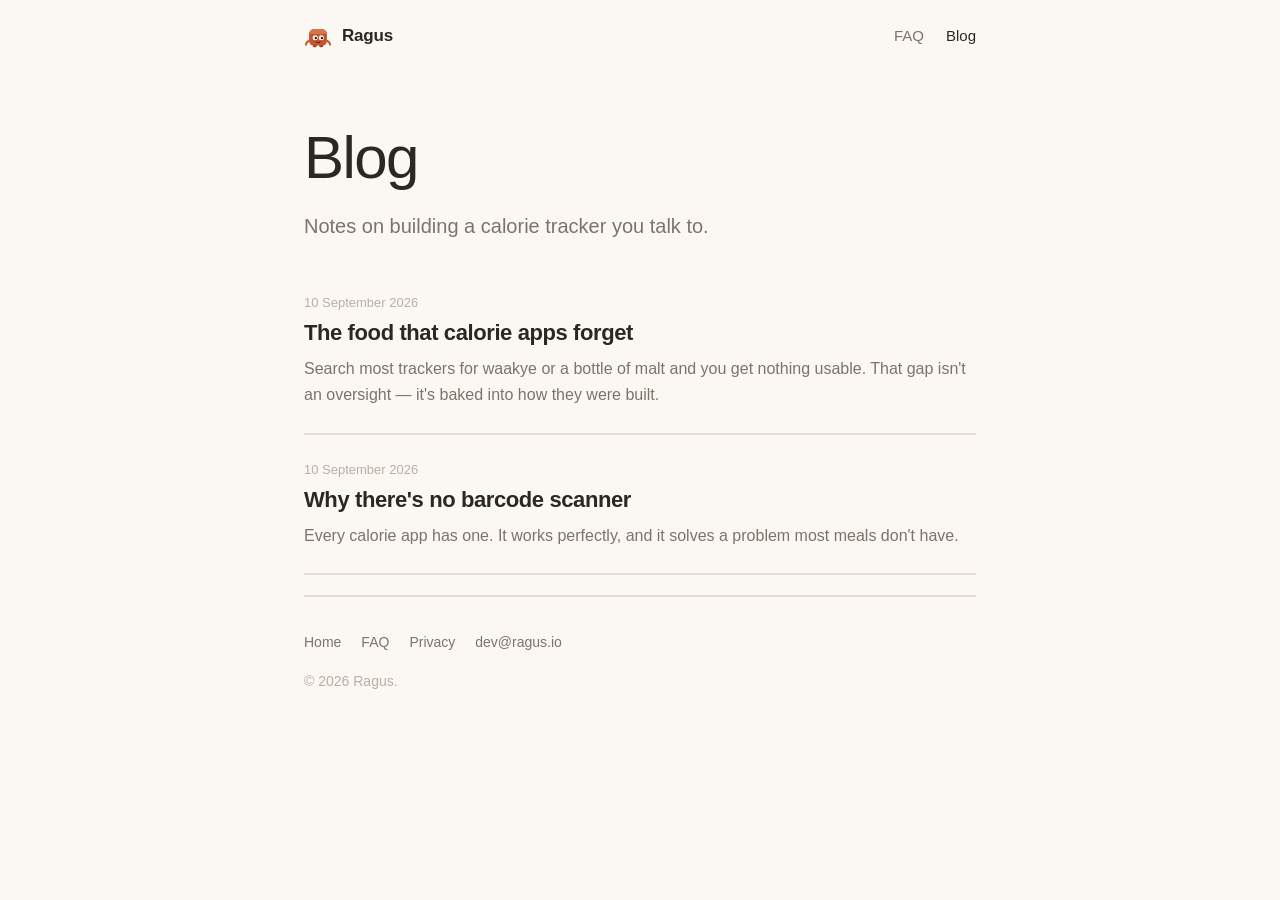
==== blog/index.html @ a10eed5a "Marketing site: home, FAQ and blog Plain HTML and one stylesheet. No framework and no build step, be" ====
<!doctype html>
<html lang="en">
<head>
<meta charset="utf-8">
<meta name="viewport" content="width=device-width, initial-scale=1">
<title>Blog — Ragus</title>
<meta name="description" content="Notes on building a calorie tracker you talk to.">
<link rel="stylesheet" href="../styles.css">
</head>
<body>

<div class="wrap">
  <nav class="nav">
    <a class="brand" href="../index.html">
      <svg width="28" height="28" viewBox="0 0 100 100" fill="none" aria-hidden="true">
        <path d="M17 68 q-9 3 -10 13" stroke="#C4552F" stroke-width="7" stroke-linecap="round"/>
        <path d="M83 68 q9 3 10 13" stroke="#C4552F" stroke-width="7" stroke-linecap="round"/>
        <rect x="31" y="80" width="15" height="10" rx="5" fill="#9E4325"/>
        <rect x="54" y="80" width="15" height="10" rx="5" fill="#9E4325"/>
        <rect x="18" y="26" width="64" height="58" rx="17" fill="#C4552F"/>
        <path d="M35 26 H65 A17 17 0 0 1 82 43 H18 A17 17 0 0 1 35 26 Z" fill="#D4744F"/>
        <circle cx="40" cy="56" r="9" fill="#FBF8F4"/><circle cx="62" cy="56" r="9" fill="#FBF8F4"/>
        <circle cx="42" cy="57" r="4.2" fill="#2B2724"/><circle cx="64" cy="57" r="4.2" fill="#2B2724"/>
        <path d="M43 71 q8 7 16 0" stroke="#2B2724" stroke-width="3.4" stroke-linecap="round" fill="none"/>
      </svg>
      Ragus
    </a>
    <div class="nav-links">
      <a href="../faq.html">FAQ</a>
      <a href="index.html" aria-current="page">Blog</a>
    </div>
  </nav>

  <header class="hero" style="padding-bottom:26px">
    <h1>Blog</h1>
    <p class="lede">Notes on building a calorie tracker you talk to.</p>
  </header>

  <ul class="posts">
    <li>
      <a href="food-calorie-apps-forget.html">
        <p class="date">10 September 2026</p>
        <h3>The food that calorie apps forget</h3>
        <p class="excerpt">Search most trackers for waakye or a bottle of malt and you
          get nothing usable. That gap isn't an oversight &mdash; it's baked into how they
          were built.</p>
      </a>
    </li>
    <li>
      <a href="why-no-barcode-scanner.html">
        <p class="date">10 September 2026</p>
        <h3>Why there's no barcode scanner</h3>
        <p class="excerpt">Every calorie app has one. It works perfectly, and it solves
          a problem most meals don't have.</p>
      </a>
    </li>
  </ul>

  <footer>
    <div class="footer-links">
      <a href="../index.html">Home</a>
      <a href="../faq.html">FAQ</a>
      <a href="https://api.ragus.io/privacy">Privacy</a>
      <a href="mailto:dev@ragus.io">dev@ragus.io</a>
    </div>
    <p>&copy; 2026 Ragus.</p>
  </footer>
</div>

</body>
</html>
---- styles.css ----
/* Ragus marketing site.
   One stylesheet, no framework, no build step -- the whole site is files a
   browser can open directly. Palette matches the app exactly. */

:root {
  --ink: #2B2724;
  --muted: #7D736A;
  --accent: #C4552F;
  --rule: #E7DED2;
  --faint: #B9AFA4;
  --bg: #FBF8F4;
  --card: #FFFFFF;
  --measure: 720px;
}

* { box-sizing: border-box; }

html { -webkit-text-size-adjust: 100%; }

body {
  margin: 0;
  background: var(--bg);
  color: var(--ink);
  font: 17px/1.65 -apple-system, BlinkMacSystemFont, "Segoe UI", Roboto, Helvetica, Arial, sans-serif;
  -webkit-font-smoothing: antialiased;
}

a { color: var(--accent); }

/* ---------------------------------------------------------------- layout */

.wrap { max-width: var(--measure); margin: 0 auto; padding: 0 24px; }

/* ------------------------------------------------------------------ nav */

.nav {
  display: flex;
  align-items: center;
  justify-content: space-between;
  gap: 20px;
  padding: 22px 0 0;
}

.brand {
  display: flex;
  align-items: center;
  gap: 10px;
  font-weight: 600;
  font-size: 17px;
  color: var(--ink);
  text-decoration: none;
  letter-spacing: -0.2px;
}

.brand svg { display: block; }

.nav-links { display: flex; gap: 22px; }

.nav-links a {
  color: var(--muted);
  text-decoration: none;
  font-size: 15px;
}

.nav-links a:hover,
.nav-links a[aria-current="page"] { color: var(--ink); }

/* ----------------------------------------------------------------- hero */

.hero { padding: 76px 0 8px; }

h1 {
  font-size: clamp(40px, 9vw, 60px);
  line-height: 1.05;
  letter-spacing: -1.6px;
  font-weight: 400;
  margin: 0 0 22px;
}

.lede {
  font-size: 20px;
  line-height: 1.55;
  color: var(--muted);
  margin: 0 0 36px;
  max-width: 30em;
}

/* ------------------------------------------------------------- download */

.cta { display: flex; flex-wrap: wrap; align-items: center; gap: 16px; }

.appstore {
  display: inline-flex;
  align-items: center;
  gap: 12px;
  background: var(--ink);
  color: #fff;
  text-decoration: none;
  padding: 13px 22px 13px 18px;
  border-radius: 12px;
  font-weight: 500;
}

.appstore:hover { opacity: 0.88; }

.appstore .sub { display: block; font-size: 11px; opacity: 0.72; line-height: 1.2; }
.appstore .main { display: block; font-size: 17px; line-height: 1.2; letter-spacing: -0.3px; }

.appstore[aria-disabled="true"] {
  background: var(--rule);
  color: var(--muted);
  pointer-events: none;
}

.cta-note { font-size: 14px; color: var(--faint); margin: 0; }

/* -------------------------------------------------------------- sections */

section { padding: 60px 0; }

section + section { border-top: 2px solid var(--rule); }

h2 {
  font-size: 13px;
  letter-spacing: 1.4px;
  text-transform: uppercase;
  color: var(--muted);
  font-weight: 600;
  margin: 0 0 22px;
}

h3 {
  font-size: 22px;
  line-height: 1.3;
  letter-spacing: -0.4px;
  font-weight: 600;
  margin: 0 0 8px;
}

p { margin: 0 0 18px; }

p:last-child { margin-bottom: 0; }

.big {
  font-size: 27px;
  line-height: 1.45;
  letter-spacing: -0.5px;
  font-weight: 400;
  margin: 0 0 20px;
}

/* ------------------------------------------------------------------ bits */

.steps { display: grid; gap: 30px; }

@media (min-width: 640px) {
  .steps { grid-template-columns: repeat(3, 1fr); gap: 28px; }
}

.step .n {
  display: inline-flex;
  align-items: center;
  justify-content: center;
  width: 27px;
  height: 27px;
  border-radius: 50%;
  background: var(--accent);
  color: #fff;
  font-size: 14px;
  font-weight: 600;
  margin-bottom: 12px;
}

.step p { color: var(--muted); font-size: 16px; }

/* A phrase the user would actually type, shown as they'd say it. */
.said {
  background: var(--card);
  border: 2px solid var(--rule);
  border-radius: 16px;
  padding: 18px 20px;
  font-size: 19px;
  line-height: 1.5;
  margin: 0 0 14px;
}

.said .who { display: block; font-size: 12px; letter-spacing: 1.1px; text-transform: uppercase; color: var(--faint); margin-bottom: 7px; }

.result { display: flex; flex-wrap: wrap; gap: 8px; margin: 0; padding: 0; list-style: none; }

.result li {
  background: var(--card);
  border: 2px solid var(--rule);
  border-radius: 999px;
  padding: 6px 14px;
  font-size: 15px;
  color: var(--muted);
}

.result li b { color: var(--ink); font-weight: 600; }

/* ------------------------------------------------------------------- faq */

.faq { border-top: 2px solid var(--rule); }

.faq details {
  border-bottom: 2px solid var(--rule);
  padding: 20px 0;
}

.faq summary {
  cursor: pointer;
  font-size: 19px;
  font-weight: 600;
  letter-spacing: -0.3px;
  list-style: none;
  display: flex;
  justify-content: space-between;
  gap: 18px;
  align-items: baseline;
}

.faq summary::-webkit-details-marker { display: none; }

.faq summary::after {
  content: "+";
  color: var(--accent);
  font-weight: 400;
  font-size: 23px;
  line-height: 1;
}

.faq details[open] summary::after { content: "\2212"; }

.faq .answer { padding-top: 14px; color: var(--muted); }

.faq .answer p { font-size: 16px; }

/* ------------------------------------------------------------------ blog */

.posts { list-style: none; margin: 0; padding: 0; }

.posts li { border-bottom: 2px solid var(--rule); }

.posts a {
  display: block;
  padding: 24px 0;
  text-decoration: none;
  color: var(--ink);
}

.posts a:hover h3 { color: var(--accent); }

.posts .date { font-size: 13px; color: var(--faint); margin: 0 0 6px; }

.posts .excerpt { color: var(--muted); font-size: 16px; margin: 6px 0 0; }

article.post { padding: 44px 0 20px; }

article.post h1 {
  font-size: clamp(31px, 6vw, 42px);
  letter-spacing: -1px;
  line-height: 1.15;
  margin-bottom: 12px;
}

article.post .date { color: var(--faint); font-size: 14px; margin: 0 0 34px; }

article.post h2 {
  font-size: 21px;
  text-transform: none;
  letter-spacing: -0.3px;
  color: var(--ink);
  margin: 38px 0 12px;
}

article.post blockquote {
  margin: 24px 0;
  padding: 2px 0 2px 20px;
  border-left: 3px solid var(--rule);
  color: var(--muted);
}

article.post ul { padding-left: 20px; color: var(--ink); }
article.post li { margin-bottom: 9px; }

.back { display: inline-block; margin-top: 12px; font-size: 15px; text-decoration: none; }

/* ---------------------------------------------------------------- footer */

footer {
  border-top: 2px solid var(--rule);
  margin-top: 20px;
  padding: 34px 0 60px;
  color: var(--faint);
  font-size: 14px;
}

.footer-links { display: flex; flex-wrap: wrap; gap: 20px; margin-bottom: 16px; }

.footer-links a { color: var(--muted); text-decoration: none; }
.footer-links a:hover { color: var(--ink); }

/* ------------------------------------------------------------------ dark */

@media (prefers-color-scheme: dark) {
  :root {
    --ink: #F2EDE7;
    --muted: #A79C91;
    --accent: #E2764C;
    --rule: #3A342E;
    --faint: #7D736A;
    --bg: #1B1815;
    --card: #221E1A;
  }
  .appstore { background: var(--accent); color: #1B1815; }
  .appstore[aria-disabled="true"] { background: var(--rule); color: var(--faint); }
}
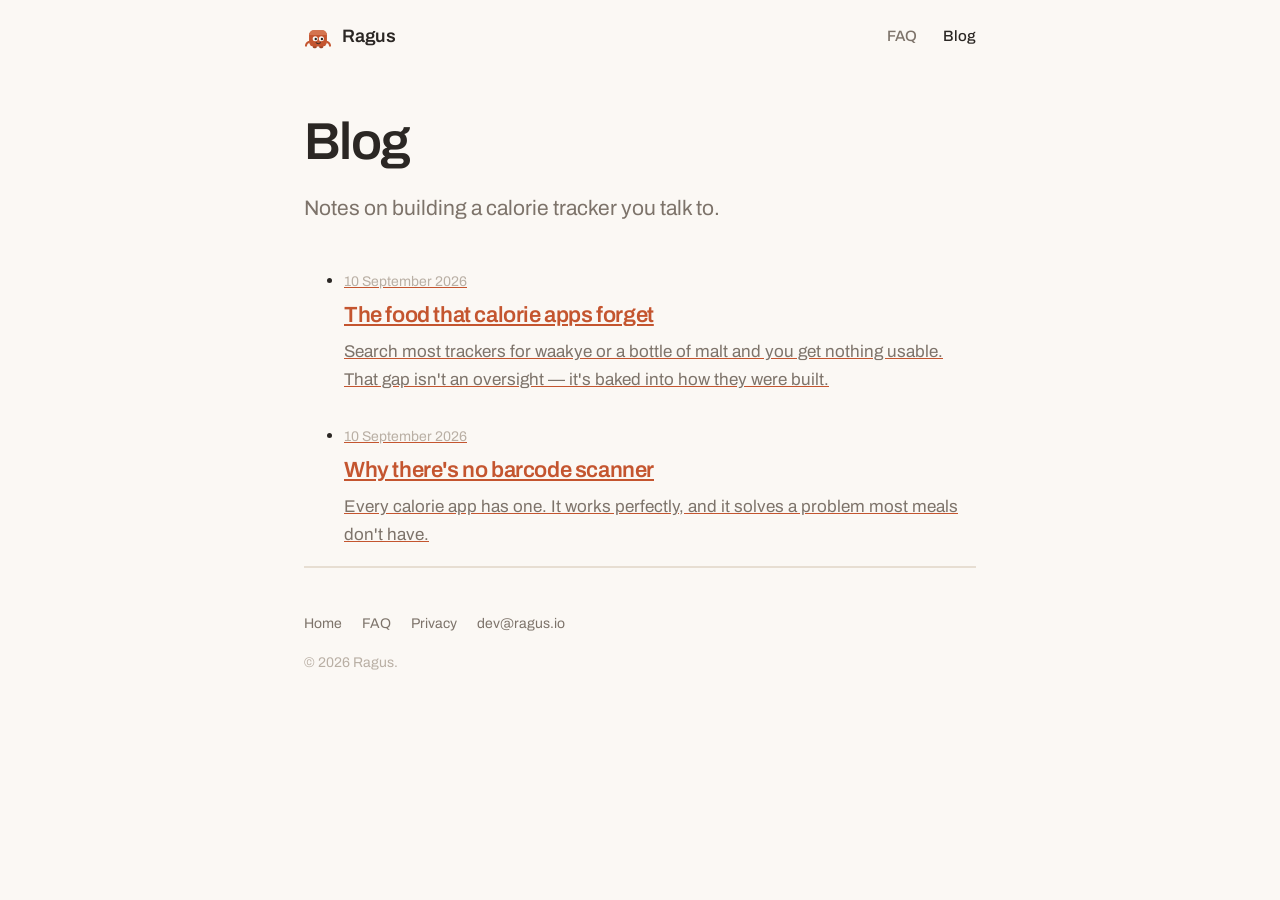
==== commit 63edfc4e: "Lay the home page out as a product landing page The old home was a single reading column: hero, one " ====
--- a/blog/index.html
+++ b/blog/index.html
@@ -5,6 +5,9 @@
 <meta name="viewport" content="width=device-width, initial-scale=1">
 <title>Blog — Ragus</title>
 <meta name="description" content="Notes on building a calorie tracker you talk to.">
+<link rel="preconnect" href="https://fonts.googleapis.com">
+<link rel="preconnect" href="https://fonts.gstatic.com" crossorigin>
+<link rel="stylesheet" href="https://fonts.googleapis.com/css2?family=Archivo:ital,wght@0,400;0,500;0,600;1,400;1,600&display=swap">
 <link rel="stylesheet" href="../styles.css">
 </head>
 <body>
--- a/styles.css
+++ b/styles.css
@@ -1,35 +1,54 @@
 /* Ragus marketing site.
    One stylesheet, no framework, no build step -- the whole site is files a
-   browser can open directly. Palette matches the app exactly. */
+   browser can open directly. Palette matches the app exactly.
+
+   Two widths: .container (the landing page, wide, centred sections) and
+   .wrap (FAQ and blog, a reading measure). Both share the nav and footer. */
 
 :root {
   --ink: #2B2724;
   --muted: #7D736A;
   --accent: #C4552F;
+  --accent-soft: #F3E3DA;
   --rule: #E7DED2;
   --faint: #B9AFA4;
   --bg: #FBF8F4;
   --card: #FFFFFF;
   --measure: 720px;
+  --wide: 1120px;
+  --font: "Archivo", -apple-system, BlinkMacSystemFont, "Segoe UI", Roboto, Helvetica, Arial, sans-serif;
 }
 
 * { box-sizing: border-box; }
 
-html { -webkit-text-size-adjust: 100%; }
+html { -webkit-text-size-adjust: 100%; scroll-behavior: smooth; }
 
 body {
   margin: 0;
   background: var(--bg);
   color: var(--ink);
-  font: 17px/1.65 -apple-system, BlinkMacSystemFont, "Segoe UI", Roboto, Helvetica, Arial, sans-serif;
+  font: 17px/1.65 var(--font);
   -webkit-font-smoothing: antialiased;
 }
 
+/* The landing page gets a faint warm wash behind the hero, the way the
+   reference site fades from tinted to white. */
+body.landing {
+  background:
+    radial-gradient(900px 520px at 50% -80px, #F1E4DA 0%, rgba(241, 228, 218, 0) 70%),
+    var(--bg);
+}
+
 a { color: var(--accent); }
 
+img { max-width: 100%; display: block; }
+
 /* ---------------------------------------------------------------- layout */
 
 .wrap { max-width: var(--measure); margin: 0 auto; padding: 0 24px; }
+.container { max-width: var(--wide); margin: 0 auto; padding-left: 24px; padding-right: 24px; }
+
+.center { text-align: center; margin-left: auto; margin-right: auto; }
 
 /* ------------------------------------------------------------------ nav */
 
@@ -38,7 +57,7 @@
   align-items: center;
   justify-content: space-between;
   gap: 20px;
-  padding: 22px 0 0;
+  padding-top: 22px;
 }
 
 .brand {
@@ -46,7 +65,7 @@
   align-items: center;
   gap: 10px;
   font-weight: 600;
-  font-size: 17px;
+  font-size: 18px;
   color: var(--ink);
   text-decoration: none;
   letter-spacing: -0.2px;
@@ -54,40 +73,119 @@
 
 .brand svg { display: block; }
 
-.nav-links { display: flex; gap: 22px; }
+.nav-links { display: flex; gap: 26px; }
 
 .nav-links a {
   color: var(--muted);
   text-decoration: none;
   font-size: 15px;
+  font-weight: 500;
 }
 
 .nav-links a:hover,
 .nav-links a[aria-current="page"] { color: var(--ink); }
 
-/* ----------------------------------------------------------------- hero */
-
-.hero { padding: 76px 0 8px; }
+/* The nav's call to action. Same states as .appstore below. */
+.pill {
+  display: inline-block;
+  background: var(--ink);
+  color: #fff;
+  text-decoration: none;
+  font-size: 15px;
+  font-weight: 500;
+  padding: 10px 18px;
+  border-radius: 999px;
+  white-space: nowrap;
+}
+
+.pill:hover { opacity: 0.88; }
+
+.pill[aria-disabled="true"] { background: var(--rule); color: var(--muted); pointer-events: none; }
+
+@media (max-width: 640px) {
+  .nav-links { display: none; }
+}
+
+/* ----------------------------------------------------------------- type */
 
 h1 {
-  font-size: clamp(40px, 9vw, 60px);
-  line-height: 1.05;
-  letter-spacing: -1.6px;
-  font-weight: 400;
-  margin: 0 0 22px;
-}
+  font-size: clamp(44px, 9vw, 84px);
+  line-height: 1.0;
+  letter-spacing: -0.03em;
+  font-weight: 600;
+  margin: 0 0 24px;
+}
+
+/* The one accented phrase per heading -- italic, in the app's colour. */
+h1 em, h2 em { font-style: italic; color: var(--accent); font-weight: 600; }
+
+h2 {
+  font-size: clamp(30px, 4.6vw, 44px);
+  line-height: 1.1;
+  letter-spacing: -0.025em;
+  font-weight: 600;
+  margin: 0 0 18px;
+}
+
+/* Section titles that sit centred over a block. */
+h2.display { text-align: center; font-size: clamp(34px, 5.4vw, 56px); margin-bottom: 18px; }
+
+h3 {
+  font-size: 22px;
+  line-height: 1.3;
+  letter-spacing: -0.4px;
+  font-weight: 600;
+  margin: 0 0 8px;
+}
+
+h4 {
+  font-size: 13px;
+  letter-spacing: 1.2px;
+  text-transform: uppercase;
+  color: var(--faint);
+  font-weight: 600;
+  margin: 0 0 12px;
+}
+
+p { margin: 0 0 18px; }
+p:last-child { margin-bottom: 0; }
 
 .lede {
-  font-size: 20px;
+  font-size: clamp(18px, 2vw, 21px);
   line-height: 1.55;
   color: var(--muted);
   margin: 0 0 36px;
-  max-width: 30em;
-}
+  max-width: 34em;
+}
+
+.eyebrow {
+  font-size: 13px;
+  letter-spacing: 1.4px;
+  text-transform: uppercase;
+  color: var(--accent);
+  font-weight: 600;
+  margin: 0 0 14px;
+}
+
+.fine { font-size: 15px; color: var(--muted); }
+
+.big {
+  font-size: 27px;
+  line-height: 1.45;
+  letter-spacing: -0.5px;
+  font-weight: 400;
+  margin: 0 0 20px;
+}
+
+/* ----------------------------------------------------------------- hero */
+
+.hero { padding: 88px 24px 40px; text-align: center; }
+
+.hero .lede { margin-left: auto; margin-right: auto; }
 
 /* ------------------------------------------------------------- download */
 
-.cta { display: flex; flex-wrap: wrap; align-items: center; gap: 16px; }
+.cta { display: flex; flex-direction: column; align-items: center; gap: 12px; }
 
 .appstore {
   display: inline-flex;
@@ -96,15 +194,15 @@
   background: var(--ink);
   color: #fff;
   text-decoration: none;
-  padding: 13px 22px 13px 18px;
-  border-radius: 12px;
+  padding: 13px 24px 13px 20px;
+  border-radius: 14px;
   font-weight: 500;
 }
 
 .appstore:hover { opacity: 0.88; }
 
-.appstore .sub { display: block; font-size: 11px; opacity: 0.72; line-height: 1.2; }
-.appstore .main { display: block; font-size: 17px; line-height: 1.2; letter-spacing: -0.3px; }
+.appstore .sub { display: block; font-size: 11px; opacity: 0.72; line-height: 1.2; text-align: left; }
+.appstore .main { display: block; font-size: 18px; line-height: 1.2; letter-spacing: -0.3px; text-align: left; }
 
 .appstore[aria-disabled="true"] {
   background: var(--rule);
@@ -114,192 +212,358 @@
 
 .cta-note { font-size: 14px; color: var(--faint); margin: 0; }
 
-/* -------------------------------------------------------------- sections */
-
-section { padding: 60px 0; }
-
-section + section { border-top: 2px solid var(--rule); }
-
-h2 {
+/* -------------------------------------------------------------- the demo */
+
+/* What you say on the left, what you get on the right. The card is the
+   product's whole argument in one glance, so it sits under the hero. */
+.demo {
+  display: grid;
+  grid-template-columns: 1fr auto 1fr;
+  align-items: stretch;
+  gap: 18px;
+  max-width: 900px;
+  margin: 56px auto 0;
+  text-align: left;
+}
+
+.demo-in, .demo-out {
+  background: var(--card);
+  border: 2px solid var(--rule);
+  border-radius: 20px;
+  padding: 22px 24px;
+}
+
+.demo-in p {
+  font-size: clamp(19px, 2.2vw, 23px);
+  line-height: 1.45;
+  letter-spacing: -0.2px;
+  margin: 0;
+}
+
+.demo-arrow { display: flex; align-items: center; color: var(--accent); }
+
+.who {
+  display: flex;
+  align-items: center;
+  gap: 8px;
+  font-size: 12px;
+  letter-spacing: 1.1px;
+  text-transform: uppercase;
+  color: var(--faint);
+  font-weight: 600;
+  margin-bottom: 12px;
+}
+
+/* A recording light, so the left card reads as speech. */
+.who .dot {
+  width: 9px; height: 9px; border-radius: 50%;
+  background: var(--accent);
+  box-shadow: 0 0 0 0 rgba(196, 85, 47, 0.5);
+  animation: pulse 1.8s ease-out infinite;
+}
+
+@keyframes pulse {
+  0%   { box-shadow: 0 0 0 0 rgba(196, 85, 47, 0.45); }
+  100% { box-shadow: 0 0 0 10px rgba(196, 85, 47, 0); }
+}
+
+.demo-out ul { list-style: none; margin: 0; padding: 0; }
+
+.demo-out li {
+  display: flex;
+  justify-content: space-between;
+  gap: 16px;
+  padding: 9px 0;
+  border-bottom: 1px solid var(--rule);
+  font-size: 16px;
+}
+
+.demo-out li b { font-weight: 600; font-variant-numeric: tabular-nums; }
+.demo-out li.burn b { color: var(--accent); }
+
+.demo-out .net {
+  display: flex;
+  justify-content: space-between;
+  padding-top: 12px;
   font-size: 13px;
-  letter-spacing: 1.4px;
+  letter-spacing: 1px;
   text-transform: uppercase;
   color: var(--muted);
-  font-weight: 600;
-  margin: 0 0 22px;
-}
-
-h3 {
-  font-size: 22px;
-  line-height: 1.3;
-  letter-spacing: -0.4px;
-  font-weight: 600;
-  margin: 0 0 8px;
-}
-
-p { margin: 0 0 18px; }
-
-p:last-child { margin-bottom: 0; }
-
-.big {
-  font-size: 27px;
-  line-height: 1.45;
-  letter-spacing: -0.5px;
-  font-weight: 400;
-  margin: 0 0 20px;
-}
-
-/* ------------------------------------------------------------------ bits */
-
-.steps { display: grid; gap: 30px; }
-
-@media (min-width: 640px) {
-  .steps { grid-template-columns: repeat(3, 1fr); gap: 28px; }
+}
+
+.demo-out .net b { color: var(--ink); font-size: 16px; letter-spacing: 0; text-transform: none; }
+
+.demo-note { text-align: center; color: var(--muted); font-size: 16px; margin: 20px auto 0; max-width: 34em; }
+
+@media (max-width: 720px) {
+  .demo { grid-template-columns: 1fr; gap: 10px; }
+  .demo-arrow { justify-content: center; transform: rotate(90deg); }
+}
+
+/* ------------------------------------------------------------ sections */
+
+section { padding: 80px 24px; }
+
+@media (max-width: 640px) { section { padding: 56px 24px; } }
+
+/* --------------------------------------------------------------- foods */
+
+/* Where the reference site puts customer logos, Ragus has nothing to show
+   yet -- so the strip shows the thing it's actually good at instead. */
+.foods { padding: 40px 0 8px; overflow: hidden; }
+
+.foods .eyebrow { text-align: center; color: var(--faint); margin-bottom: 20px; }
+
+.marquee {
+  mask-image: linear-gradient(90deg, transparent, #000 12%, #000 88%, transparent);
+  -webkit-mask-image: linear-gradient(90deg, transparent, #000 12%, #000 88%, transparent);
+}
+
+.track {
+  display: flex;
+  gap: 12px;
+  width: max-content;
+  animation: scroll 60s linear infinite;
+}
+
+.track span {
+  background: var(--card);
+  border: 2px solid var(--rule);
+  border-radius: 999px;
+  padding: 8px 18px;
+  font-size: 15px;
+  color: var(--muted);
+  white-space: nowrap;
+}
+
+@keyframes scroll { to { transform: translateX(-50%); } }
+
+@media (prefers-reduced-motion: reduce) {
+  .track { animation: none; flex-wrap: wrap; width: auto; justify-content: center; padding: 0 24px; }
+  .marquee { mask-image: none; -webkit-mask-image: none; }
+  .who .dot { animation: none; }
+}
+
+/* ------------------------------------------------------------- compare */
+
+.compare-grid {
+  display: grid;
+  gap: 18px;
+  max-width: 900px;
+  margin: 40px auto 0;
+}
+
+@media (min-width: 720px) { .compare-grid { grid-template-columns: 1fr 1fr; } }
+
+.card {
+  border-radius: 20px;
+  padding: 26px 28px;
+  border: 2px solid var(--rule);
+  background: var(--card);
+}
+
+.card ol { margin: 0; padding-left: 22px; }
+.card ol li { padding: 5px 0; }
+
+.card.dull { color: var(--muted); }
+.card.dull ol li { text-decoration: line-through; text-decoration-color: var(--faint); }
+.card.dull ol li:last-child { text-decoration: none; font-style: italic; }
+
+.card.bright {
+  background: var(--accent-soft);
+  border-color: var(--accent-soft);
+}
+
+.card.bright .who { color: var(--accent); }
+.card.bright ol { list-style: none; padding: 0; }
+.card.bright ol li { font-size: clamp(20px, 2.4vw, 26px); line-height: 1.35; letter-spacing: -0.3px; font-weight: 500; }
+.card.bright .fine { margin-top: 16px; }
+
+/* ------------------------------------------------------------------ how */
+
+.steps { display: grid; gap: 22px; margin-top: 40px; }
+
+@media (min-width: 720px) { .steps { grid-template-columns: repeat(3, 1fr); } }
+
+.step {
+  background: var(--card);
+  border: 2px solid var(--rule);
+  border-radius: 20px;
+  padding: 26px 26px 28px;
 }
 
 .step .n {
   display: inline-flex;
   align-items: center;
   justify-content: center;
-  width: 27px;
-  height: 27px;
+  width: 30px;
+  height: 30px;
   border-radius: 50%;
   background: var(--accent);
   color: #fff;
   font-size: 14px;
   font-weight: 600;
-  margin-bottom: 12px;
+  margin-bottom: 16px;
 }
 
 .step p { color: var(--muted); font-size: 16px; }
 
-/* A phrase the user would actually type, shown as they'd say it. */
-.said {
+/* ------------------------------------------------------------- features */
+
+/* Text one side, the phone the other; .flip swaps them. */
+.feature {
+  display: grid;
+  gap: 40px;
+  align-items: center;
+}
+
+@media (min-width: 820px) {
+  .feature { grid-template-columns: 1fr 1fr; gap: 64px; }
+  .feature.flip .feature-text { order: 2; }
+  .feature.flip .phone { order: 1; }
+}
+
+.feature-text p { color: var(--muted); }
+.feature-text h2 { color: var(--ink); }
+
+.phone {
+  margin: 0;
+  justify-self: center;
+  width: min(300px, 78vw);
+  border: 9px solid #1D1A17;
+  border-radius: 46px;
+  overflow: hidden;
+  background: #1D1A17;
+  box-shadow: 0 30px 60px -20px rgba(43, 39, 36, 0.35);
+}
+
+.phone img { border-radius: 38px; width: 100%; }
+
+/* ---------------------------------------------------------------- sugar */
+
+.sugar { text-align: center; max-width: 760px; }
+
+.sugar-face { margin: 0 auto 22px; display: block; }
+
+.sugar blockquote {
+  margin: 0 0 12px;
+  font-size: clamp(24px, 3.4vw, 34px);
+  line-height: 1.3;
+  letter-spacing: -0.4px;
+  font-weight: 500;
+}
+
+.sugar .attrib { color: var(--faint); font-size: 15px; margin-bottom: 18px; }
+
+/* -------------------------------------------------------------- privacy */
+
+.badges {
+  display: grid;
+  gap: 16px;
+  margin: 40px auto 24px;
+  max-width: 980px;
+}
+
+@media (min-width: 600px) { .badges { grid-template-columns: 1fr 1fr; } }
+@media (min-width: 960px) { .badges { grid-template-columns: repeat(4, 1fr); } }
+
+.badge {
   background: var(--card);
   border: 2px solid var(--rule);
-  border-radius: 16px;
-  padding: 18px 20px;
-  font-size: 19px;
-  line-height: 1.5;
-  margin: 0 0 14px;
-}
-
-.said .who { display: block; font-size: 12px; letter-spacing: 1.1px; text-transform: uppercase; color: var(--faint); margin-bottom: 7px; }
-
-.result { display: flex; flex-wrap: wrap; gap: 8px; margin: 0; padding: 0; list-style: none; }
-
-.result li {
-  background: var(--card);
-  border: 2px solid var(--rule);
-  border-radius: 999px;
-  padding: 6px 14px;
-  font-size: 15px;
-  color: var(--muted);
-}
-
-.result li b { color: var(--ink); font-weight: 600; }
-
-/* ------------------------------------------------------------------- faq */
-
-.faq { border-top: 2px solid var(--rule); }
-
-.faq details {
-  border-bottom: 2px solid var(--rule);
-  padding: 20px 0;
-}
+  border-radius: 18px;
+  padding: 22px;
+}
+
+.badge b { display: block; font-size: 18px; letter-spacing: -0.2px; margin-bottom: 6px; }
+.badge span { color: var(--muted); font-size: 15px; line-height: 1.5; }
+
+/* ------------------------------------------------------------------ faq */
+
+.faq { max-width: 760px; margin: 32px auto 20px; }
+
+.faq details { border-top: 2px solid var(--rule); }
+.faq details:last-child { border-bottom: 2px solid var(--rule); }
 
 .faq summary {
   cursor: pointer;
+  list-style: none;
+  padding: 18px 36px 18px 0;
   font-size: 19px;
-  font-weight: 600;
-  letter-spacing: -0.3px;
-  list-style: none;
-  display: flex;
-  justify-content: space-between;
-  gap: 18px;
-  align-items: baseline;
+  font-weight: 500;
+  letter-spacing: -0.2px;
+  position: relative;
 }
 
 .faq summary::-webkit-details-marker { display: none; }
 
 .faq summary::after {
   content: "+";
+  position: absolute;
+  right: 4px;
+  top: 14px;
+  font-size: 24px;
   color: var(--accent);
-  font-weight: 400;
-  font-size: 23px;
-  line-height: 1;
-}
-
-.faq details[open] summary::after { content: "\2212"; }
-
-.faq .answer { padding-top: 14px; color: var(--muted); }
-
-.faq .answer p { font-size: 16px; }
-
-/* ------------------------------------------------------------------ blog */
-
-.posts { list-style: none; margin: 0; padding: 0; }
-
-.posts li { border-bottom: 2px solid var(--rule); }
-
-.posts a {
-  display: block;
-  padding: 24px 0;
-  text-decoration: none;
-  color: var(--ink);
-}
-
-.posts a:hover h3 { color: var(--accent); }
-
-.posts .date { font-size: 13px; color: var(--faint); margin: 0 0 6px; }
-
-.posts .excerpt { color: var(--muted); font-size: 16px; margin: 6px 0 0; }
-
-article.post { padding: 44px 0 20px; }
-
-article.post h1 {
-  font-size: clamp(31px, 6vw, 42px);
-  letter-spacing: -1px;
-  line-height: 1.15;
-  margin-bottom: 12px;
-}
-
-article.post .date { color: var(--faint); font-size: 14px; margin: 0 0 34px; }
-
-article.post h2 {
-  font-size: 21px;
-  text-transform: none;
-  letter-spacing: -0.3px;
-  color: var(--ink);
-  margin: 38px 0 12px;
-}
-
-article.post blockquote {
-  margin: 24px 0;
-  padding: 2px 0 2px 20px;
-  border-left: 3px solid var(--rule);
-  color: var(--muted);
-}
-
-article.post ul { padding-left: 20px; color: var(--ink); }
-article.post li { margin-bottom: 9px; }
-
-.back { display: inline-block; margin-top: 12px; font-size: 15px; text-decoration: none; }
+  transition: transform 0.2s;
+}
+
+.faq details[open] summary::after { transform: rotate(45deg); }
+
+.faq details p { color: var(--muted); padding: 0 0 20px; font-size: 16px; }
+
+/* The full FAQ page uses the same block with plain h3/p rather than details. */
+.faq .answer { color: var(--muted); }
+
+/* ---------------------------------------------------------------- final */
+
+.final { text-align: center; padding-bottom: 96px; }
+.final .cta { margin-top: 30px; }
 
 /* ---------------------------------------------------------------- footer */
 
 footer {
   border-top: 2px solid var(--rule);
-  margin-top: 20px;
-  padding: 34px 0 60px;
+  padding: 44px 24px 60px;
   color: var(--faint);
   font-size: 14px;
 }
 
+.footer-grid { display: grid; gap: 28px; margin-bottom: 28px; }
+
+@media (min-width: 720px) { .footer-grid { grid-template-columns: 2fr 1fr 1fr 1fr; } }
+
+.footer-grid a { display: block; color: var(--muted); text-decoration: none; padding: 3px 0; }
+.footer-grid a:hover { color: var(--ink); }
+
+.footer-brand .brand { margin-bottom: 8px; }
+.footer-brand p { color: var(--muted); max-width: 24em; }
+
+.copyright { margin: 0; }
+
+/* The FAQ and blog pages still use the old one-row footer. */
 .footer-links { display: flex; flex-wrap: wrap; gap: 20px; margin-bottom: 16px; }
-
 .footer-links a { color: var(--muted); text-decoration: none; }
 .footer-links a:hover { color: var(--ink); }
+
+/* -------------------------------------------------- FAQ and blog pages */
+
+/* Reading pages keep the quieter, left-aligned hero. */
+.wrap .hero { padding: 64px 0 8px; text-align: left; }
+.wrap h1 { font-size: clamp(36px, 7vw, 52px); }
+.wrap .cta { align-items: flex-start; }
+.wrap section { padding: 48px 0; }
+.wrap section + section { border-top: 2px solid var(--rule); }
+.wrap h2 { font-size: 24px; margin-bottom: 14px; }
+.wrap .faq h3 { margin-top: 32px; }
+.wrap footer { padding-left: 0; padding-right: 0; }
+
+.posts { display: grid; gap: 28px; }
+article.post h2 { margin-bottom: 6px; }
+article.post h2 a { color: var(--ink); text-decoration: none; }
+article.post h2 a:hover { color: var(--accent); }
+.date { color: var(--faint); font-size: 14px; margin-bottom: 8px; }
+.excerpt { color: var(--muted); }
+.back { display: inline-block; margin-bottom: 28px; color: var(--muted); text-decoration: none; font-size: 15px; }
+.back:hover { color: var(--ink); }
 
 /* ------------------------------------------------------------------ dark */
 
@@ -308,11 +572,18 @@
     --ink: #F2EDE7;
     --muted: #A79C91;
     --accent: #E2764C;
+    --accent-soft: #3A2A22;
     --rule: #3A342E;
     --faint: #7D736A;
     --bg: #1B1815;
     --card: #221E1A;
   }
-  .appstore { background: var(--accent); color: #1B1815; }
-  .appstore[aria-disabled="true"] { background: var(--rule); color: var(--faint); }
-}
+  body.landing {
+    background:
+      radial-gradient(900px 520px at 50% -80px, #2A211B 0%, rgba(42, 33, 27, 0) 70%),
+      var(--bg);
+  }
+  .appstore, .pill { background: var(--accent); color: #1B1815; }
+  .appstore[aria-disabled="true"], .pill[aria-disabled="true"] { background: var(--rule); color: var(--faint); }
+  .phone { border-color: #0E0C0B; background: #0E0C0B; box-shadow: 0 30px 60px -20px rgba(0, 0, 0, 0.6); }
+}
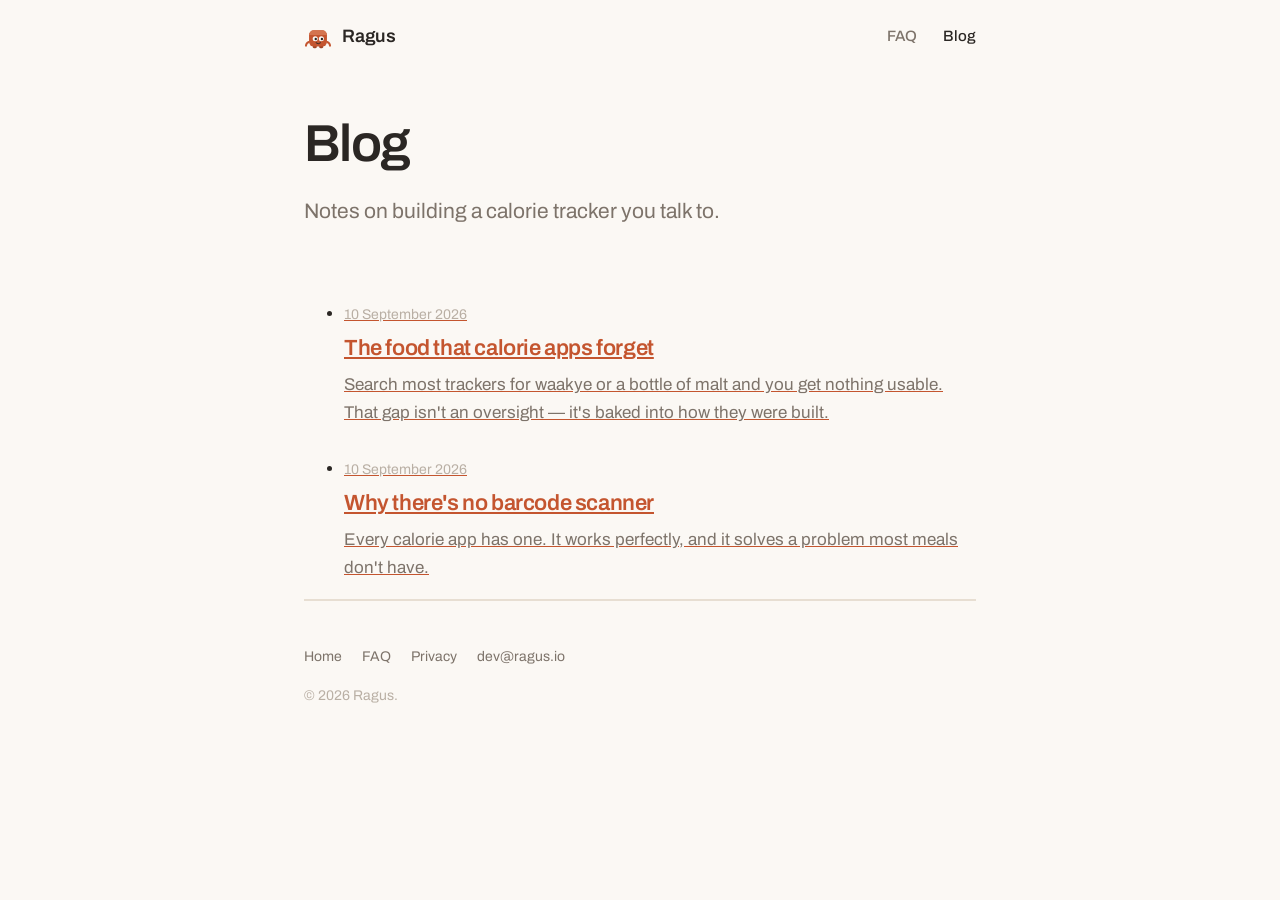
==== commit 97e0a7b4: "Host the privacy policy and support page here They were served by the API at api.ragus.io, which put" ====
--- a/blog/index.html
+++ b/blog/index.html
@@ -5,6 +5,21 @@
 <meta name="viewport" content="width=device-width, initial-scale=1">
 <title>Blog — Ragus</title>
 <meta name="description" content="Notes on building a calorie tracker you talk to.">
+<meta property="og:site_name" content="Ragus">
+<meta property="og:type" content="website">
+<meta property="og:url" content="https://ragus.io/blog/">
+<meta property="og:title" content="Blog — Ragus">
+<meta property="og:description" content="Notes on building a calorie tracker you talk to.">
+<meta property="og:image" content="https://ragus.io/og.png">
+<meta property="og:image:width" content="1200">
+<meta property="og:image:height" content="630">
+<meta property="og:image:alt" content="Ragus — Don't search. Just say it.">
+<meta name="twitter:card" content="summary_large_image">
+<meta name="twitter:title" content="Blog — Ragus">
+<meta name="twitter:description" content="Notes on building a calorie tracker you talk to.">
+<meta name="twitter:image" content="https://ragus.io/og.png">
+<link rel="icon" href="../favicon.png" type="image/png">
+<link rel="apple-touch-icon" href="../apple-touch-icon.png">
 <link rel="preconnect" href="https://fonts.googleapis.com">
 <link rel="preconnect" href="https://fonts.gstatic.com" crossorigin>
 <link rel="stylesheet" href="https://fonts.googleapis.com/css2?family=Archivo:ital,wght@0,400;0,500;0,600;1,400;1,600&display=swap">
@@ -14,7 +29,7 @@
 
 <div class="wrap">
   <nav class="nav">
-    <a class="brand" href="../index.html">
+    <a class="brand" href="../">
       <svg width="28" height="28" viewBox="0 0 100 100" fill="none" aria-hidden="true">
         <path d="M17 68 q-9 3 -10 13" stroke="#C4552F" stroke-width="7" stroke-linecap="round"/>
         <path d="M83 68 q9 3 10 13" stroke="#C4552F" stroke-width="7" stroke-linecap="round"/>
@@ -29,8 +44,8 @@
       Ragus
     </a>
     <div class="nav-links">
-      <a href="../faq.html">FAQ</a>
-      <a href="index.html" aria-current="page">Blog</a>
+      <a href="../faq">FAQ</a>
+      <a href="./" aria-current="page">Blog</a>
     </div>
   </nav>
 
@@ -41,7 +56,7 @@
 
   <ul class="posts">
     <li>
-      <a href="food-calorie-apps-forget.html">
+      <a href="food-calorie-apps-forget">
         <p class="date">10 September 2026</p>
         <h3>The food that calorie apps forget</h3>
         <p class="excerpt">Search most trackers for waakye or a bottle of malt and you
@@ -50,7 +65,7 @@
       </a>
     </li>
     <li>
-      <a href="why-no-barcode-scanner.html">
+      <a href="why-no-barcode-scanner">
         <p class="date">10 September 2026</p>
         <h3>Why there's no barcode scanner</h3>
         <p class="excerpt">Every calorie app has one. It works perfectly, and it solves
@@ -61,9 +76,9 @@
 
   <footer>
     <div class="footer-links">
-      <a href="../index.html">Home</a>
-      <a href="../faq.html">FAQ</a>
-      <a href="https://api.ragus.io/privacy">Privacy</a>
+      <a href="../">Home</a>
+      <a href="../faq">FAQ</a>
+      <a href="../privacy">Privacy</a>
       <a href="mailto:dev@ragus.io">dev@ragus.io</a>
     </div>
     <p>&copy; 2026 Ragus.</p>
--- a/styles.css
+++ b/styles.css
@@ -31,14 +31,6 @@
   -webkit-font-smoothing: antialiased;
 }
 
-/* The landing page gets a faint warm wash behind the hero, the way the
-   reference site fades from tinted to white. */
-body.landing {
-  background:
-    radial-gradient(900px 520px at 50% -80px, #F1E4DA 0%, rgba(241, 228, 218, 0) 70%),
-    var(--bg);
-}
-
 a { color: var(--accent); }
 
 img { max-width: 100%; display: block; }
@@ -179,9 +171,63 @@
 
 /* ----------------------------------------------------------------- hero */
 
-.hero { padding: 88px 24px 40px; text-align: center; }
-
-.hero .lede { margin-left: auto; margin-right: auto; }
+/* Copy on the left, two tilted phones on the right: what you say, what you
+   get. Stacks and centres below 900px. */
+.hero {
+  display: grid;
+  gap: 40px;
+  align-items: center;
+  padding: 56px 24px 24px;
+  text-align: center;
+}
+
+@media (min-width: 900px) {
+  .hero { grid-template-columns: 1.05fr 1fr; gap: 48px; padding-top: 48px; text-align: left; }
+  .hero .cta { align-items: flex-start; }
+  .hero .lede { margin-left: 0; }
+}
+
+.hero .lede { margin: 0 auto 30px; max-width: 30em; }
+
+.hero h1 { font-size: clamp(40px, 5.6vw, 64px); line-height: 1.06; }
+
+.hero-phones {
+  position: relative;
+  height: 560px;
+  max-width: 520px;
+  width: 100%;
+  margin: 0 auto;
+}
+
+.hero-phones .phone {
+  position: absolute;
+  width: 228px;
+  border-width: 8px;
+  border-radius: 42px;
+}
+
+.hero-phones .phone img { border-radius: 34px; }
+
+.hero-phones .p1 { left: 0; top: 64px; transform: rotate(-7deg); z-index: 1; }
+.hero-phones .p2 { right: 0; top: 0; transform: rotate(6deg); z-index: 1; }
+
+.hero-phones .arrow {
+  position: absolute;
+  left: 50%;
+  top: 42%;
+  width: 84px;
+  color: var(--ink);
+  z-index: 3;
+  transform: translateX(-50%) rotate(-12deg);
+}
+
+@media (max-width: 560px) {
+  .hero-phones { height: 440px; }
+  .hero-phones .phone { width: 176px; border-width: 7px; border-radius: 34px; }
+  .hero-phones .phone img { border-radius: 27px; }
+  .hero-phones .p1 { top: 50px; }
+  .hero-phones .arrow { width: 60px; top: 40%; }
+}
 
 /* ------------------------------------------------------------- download */
 
@@ -212,36 +258,6 @@
 
 .cta-note { font-size: 14px; color: var(--faint); margin: 0; }
 
-/* -------------------------------------------------------------- the demo */
-
-/* What you say on the left, what you get on the right. The card is the
-   product's whole argument in one glance, so it sits under the hero. */
-.demo {
-  display: grid;
-  grid-template-columns: 1fr auto 1fr;
-  align-items: stretch;
-  gap: 18px;
-  max-width: 900px;
-  margin: 56px auto 0;
-  text-align: left;
-}
-
-.demo-in, .demo-out {
-  background: var(--card);
-  border: 2px solid var(--rule);
-  border-radius: 20px;
-  padding: 22px 24px;
-}
-
-.demo-in p {
-  font-size: clamp(19px, 2.2vw, 23px);
-  line-height: 1.45;
-  letter-spacing: -0.2px;
-  margin: 0;
-}
-
-.demo-arrow { display: flex; align-items: center; color: var(--accent); }
-
 .who {
   display: flex;
   align-items: center;
@@ -254,50 +270,18 @@
   margin-bottom: 12px;
 }
 
-/* A recording light, so the left card reads as speech. */
-.who .dot {
+/* A recording light. */
+.dot {
   width: 9px; height: 9px; border-radius: 50%;
   background: var(--accent);
   box-shadow: 0 0 0 0 rgba(196, 85, 47, 0.5);
   animation: pulse 1.8s ease-out infinite;
+  flex: none;
 }
 
 @keyframes pulse {
   0%   { box-shadow: 0 0 0 0 rgba(196, 85, 47, 0.45); }
   100% { box-shadow: 0 0 0 10px rgba(196, 85, 47, 0); }
-}
-
-.demo-out ul { list-style: none; margin: 0; padding: 0; }
-
-.demo-out li {
-  display: flex;
-  justify-content: space-between;
-  gap: 16px;
-  padding: 9px 0;
-  border-bottom: 1px solid var(--rule);
-  font-size: 16px;
-}
-
-.demo-out li b { font-weight: 600; font-variant-numeric: tabular-nums; }
-.demo-out li.burn b { color: var(--accent); }
-
-.demo-out .net {
-  display: flex;
-  justify-content: space-between;
-  padding-top: 12px;
-  font-size: 13px;
-  letter-spacing: 1px;
-  text-transform: uppercase;
-  color: var(--muted);
-}
-
-.demo-out .net b { color: var(--ink); font-size: 16px; letter-spacing: 0; text-transform: none; }
-
-.demo-note { text-align: center; color: var(--muted); font-size: 16px; margin: 20px auto 0; max-width: 34em; }
-
-@media (max-width: 720px) {
-  .demo { grid-template-columns: 1fr; gap: 10px; }
-  .demo-arrow { justify-content: center; transform: rotate(90deg); }
 }
 
 /* ------------------------------------------------------------ sections */
@@ -341,7 +325,7 @@
 @media (prefers-reduced-motion: reduce) {
   .track { animation: none; flex-wrap: wrap; width: auto; justify-content: center; padding: 0 24px; }
   .marquee { mask-image: none; -webkit-mask-image: none; }
-  .who .dot { animation: none; }
+  .dot { animation: none; }
 }
 
 /* ------------------------------------------------------------- compare */
@@ -547,7 +531,8 @@
 /* -------------------------------------------------- FAQ and blog pages */
 
 /* Reading pages keep the quieter, left-aligned hero. */
-.wrap .hero { padding: 64px 0 8px; text-align: left; }
+.wrap .hero { display: block; padding: 64px 0 8px; text-align: left; }
+.wrap .hero .lede { margin-left: 0; }
 .wrap h1 { font-size: clamp(36px, 7vw, 52px); }
 .wrap .cta { align-items: flex-start; }
 .wrap section { padding: 48px 0; }
@@ -578,12 +563,24 @@
     --bg: #1B1815;
     --card: #221E1A;
   }
-  body.landing {
-    background:
-      radial-gradient(900px 520px at 50% -80px, #2A211B 0%, rgba(42, 33, 27, 0) 70%),
-      var(--bg);
-  }
   .appstore, .pill { background: var(--accent); color: #1B1815; }
   .appstore[aria-disabled="true"], .pill[aria-disabled="true"] { background: var(--rule); color: var(--faint); }
   .phone { border-color: #0E0C0B; background: #0E0C0B; box-shadow: 0 30px 60px -20px rgba(0, 0, 0, 0.6); }
 }
+
+/* ---------------------------------------------------- privacy, support */
+
+.dated { color: var(--faint); font-size: 14px; margin: -18px 0 0; }
+
+.legal h2 {
+  font-size: 13px;
+  letter-spacing: 1.4px;
+  text-transform: uppercase;
+  color: var(--muted);
+  margin: 40px 0 12px;
+}
+
+.legal .lead { font-size: 19px; line-height: 1.55; }
+.legal ul { padding-left: 20px; }
+.legal li { margin-bottom: 10px; }
+.legal hr { border: 0; border-top: 2px solid var(--rule); margin: 36px 0; }
